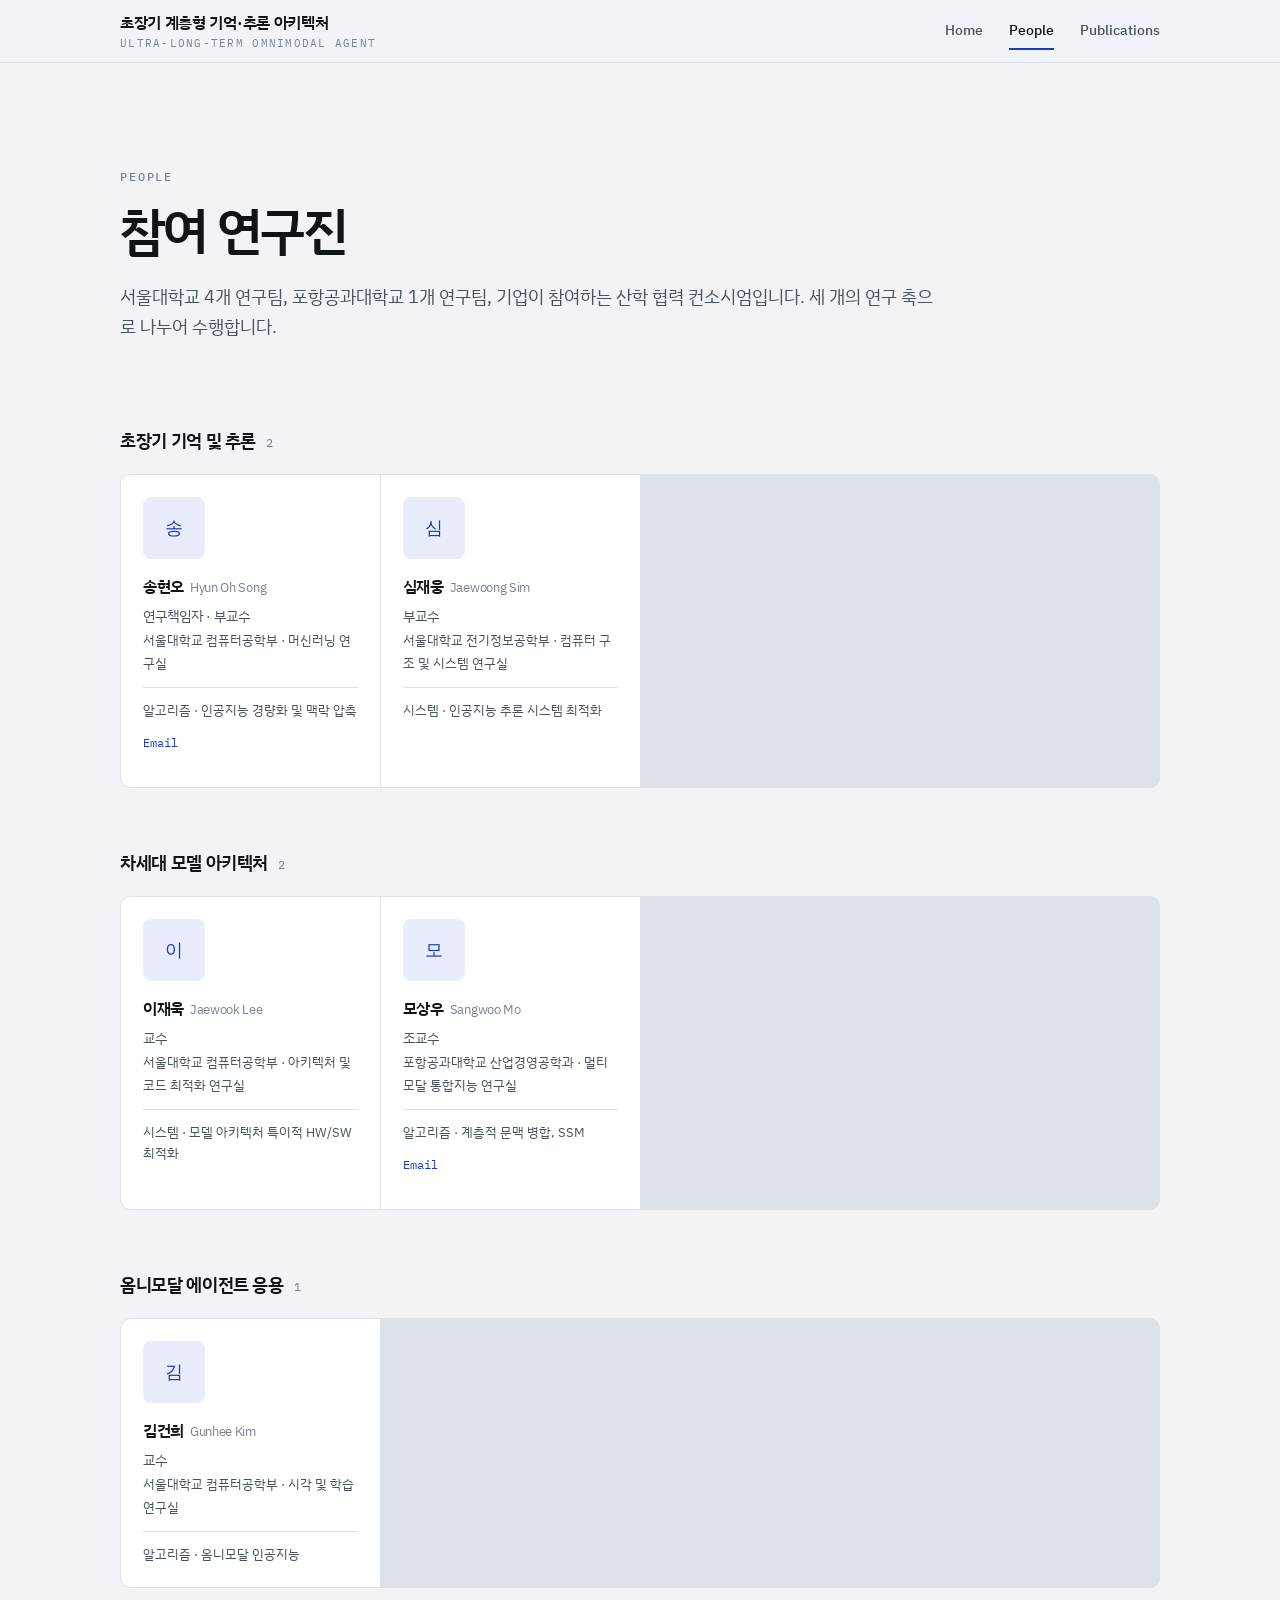
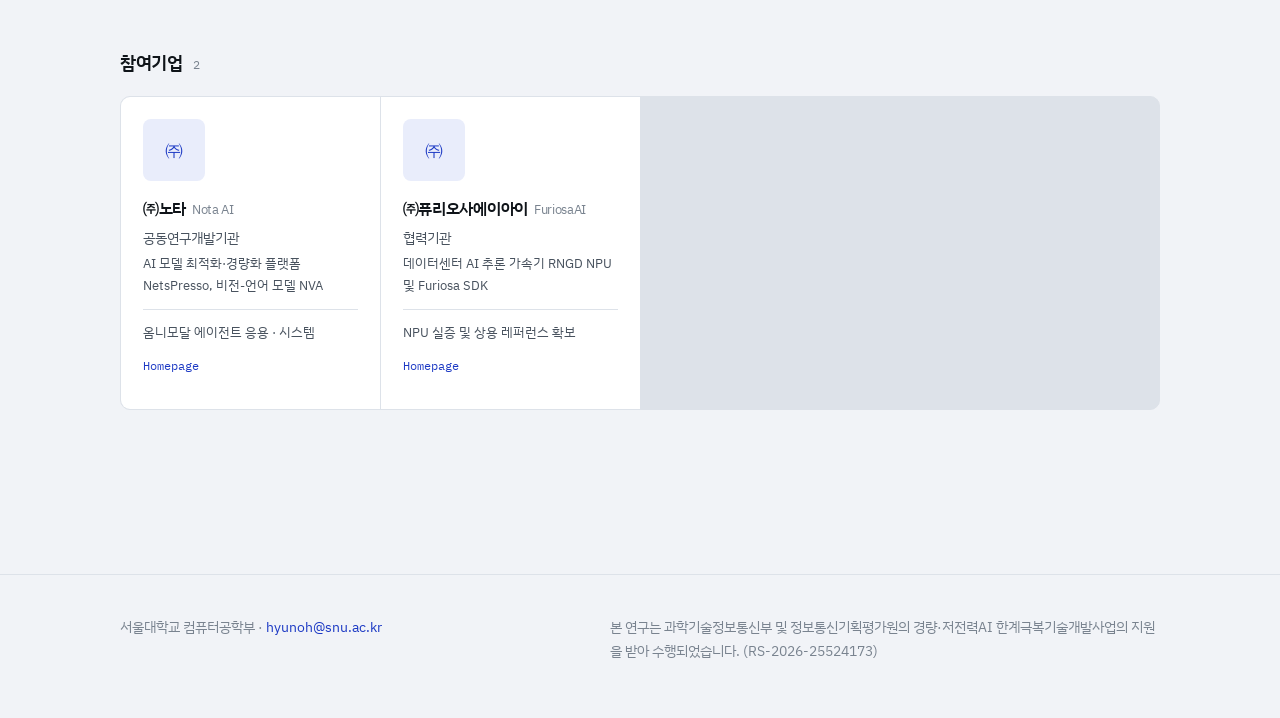
==== people.html @ 4f31f0db "Add files via upload" ====
<!DOCTYPE html>
<html lang="ko">
<head>
<meta charset="utf-8">
<meta name="viewport" content="width=device-width, initial-scale=1">
<title>People | 초장기 계층형 기억·추론 아키텍처</title>
<meta name="description" content="서울대학교·포항공과대학교·㈜노타·㈜퓨리오사에이아이가 참여하는 연구진 소개. 초장기 기억 및 추론, 차세대 모델 아키텍처, 옴니모달 에이전트 응용 3개 축으로 구성됩니다.">
<link rel="preconnect" href="https://fonts.googleapis.com">
<link rel="preconnect" href="https://fonts.gstatic.com" crossorigin>
<link href="https://fonts.googleapis.com/css2?family=IBM+Plex+Mono:wght@400;500&family=IBM+Plex+Sans+KR:wght@300;400;500;600&display=swap" rel="stylesheet">
<link rel="stylesheet" href="assets/style.css">
</head>
<body>

<a class="skip" href="#main">본문 바로가기</a>

<header class="site-header">
  <div class="wrap">
    <a class="brand" href="index.html">
      초장기 계층형 기억·추론 아키텍처
      <span>Ultra-Long-Term Omnimodal Agent</span>
    </a>
    <nav class="nav">
      <a href="index.html">Home</a>
      <a href="people.html" aria-current="page">People</a>
      <a href="publications.html">Publications</a>
    </nav>
  </div>
</header>

<main id="main">
  <section class="hero" style="padding-bottom:0">
    <div class="wrap">
      <p class="label">People</p>
      <h1>참여 연구진</h1>
      <p class="lede">서울대학교 4개 연구팀, 포항공과대학교 1개 연구팀, 기업이 참여하는 산학 협력 컨소시엄입니다. 세 개의 연구 축으로 나누어 수행합니다.</p>
    </div>
  </section>

  <section class="section" style="border-top:0">
    <div class="wrap">
      <!-- 아래 영역은 assets/data.js 의 PEOPLE 내용으로 자동 생성됩니다 -->
      <div id="people-root"></div>
    </div>
  </section>
</main>

<footer class="site-footer">
  <div class="wrap">
    <p>서울대학교 컴퓨터공학부 · <a href="mailto:hyunoh@snu.ac.kr">hyunoh@snu.ac.kr</a></p>
    <p>본 연구는 과학기술정보통신부 및 정보통신기획평가원의 경량·저전력AI 한계극복기술개발사업의 지원을 받아 수행되었습니다. (RS-2026-25524173)</p>
  </div>
</footer>

<script src="assets/data.js"></script>
<script src="assets/site.js"></script>
</body>
</html>
---- assets/style.css ----
/* =========================================================
   연구과제 웹사이트 스타일시트
   색상이나 여백을 바꾸고 싶으면 아래 :root 값만 고치면 됩니다.
   ========================================================= */

:root {
  --paper:       #F1F3F7;   /* 페이지 배경 */
  --surface:     #FFFFFF;   /* 카드/블록 배경 */
  --ink:         #0F1419;   /* 본문 진한 글자 */
  --ink-2:       #48525E;   /* 보조 글자 */
  --ink-3:       #79838F;   /* 라벨, 캡션 */
  --rule:        #DDE2E9;   /* 실선 */
  --accent:      #1C39C4;   /* 링크, 강조 */
  --accent-wash: #E9EDFB;   /* 강조 배경 */

  --radius: 10px;
  --max:    1120px;
  --gutter: clamp(20px, 5vw, 40px);

  --sans: "IBM Plex Sans KR", "IBM Plex Sans", -apple-system, BlinkMacSystemFont,
          "Segoe UI", "Apple SD Gothic Neo", "Malgun Gothic", sans-serif;
  --mono: "IBM Plex Mono", ui-monospace, SFMono-Regular, Menlo, monospace;
}

*, *::before, *::after { box-sizing: border-box; }

html { -webkit-text-size-adjust: 100%; }

body {
  margin: 0;
  background: var(--paper);
  color: var(--ink);
  font-family: var(--sans);
  font-size: 16px;
  font-weight: 400;
  line-height: 1.7;
  -webkit-font-smoothing: antialiased;
}

a { color: var(--accent); text-decoration: none; }
a:hover { text-decoration: underline; text-underline-offset: 3px; }

:focus-visible {
  outline: 2px solid var(--accent);
  outline-offset: 3px;
  border-radius: 3px;
}

img { max-width: 100%; display: block; }

.wrap {
  max-width: var(--max);
  margin-inline: auto;
  padding-inline: var(--gutter);
}

.skip {
  position: absolute;
  left: -9999px;
  top: 0;
  background: var(--ink);
  color: #fff;
  padding: 10px 16px;
  z-index: 100;
}
.skip:focus { left: 12px; top: 12px; }

/* ---------- 공통: 작은 라벨 (섹션 머리표) ---------- */
.label {
  font-family: var(--mono);
  font-size: 0.72rem;
  font-weight: 500;
  letter-spacing: 0.16em;
  text-transform: uppercase;
  color: var(--ink-3);
  margin: 0 0 14px;
}

/* ---------- 헤더 ---------- */
.site-header {
  position: sticky;
  top: 0;
  z-index: 50;
  background: var(--paper); /* color-mix 미지원 브라우저용 fallback */
  background: color-mix(in srgb, var(--paper) 88%, transparent);
  -webkit-backdrop-filter: saturate(160%) blur(10px);
  backdrop-filter: saturate(160%) blur(10px);
  border-bottom: 1px solid var(--rule);
}

.site-header .wrap {
  display: flex;
  align-items: center;
  justify-content: space-between;
  gap: 20px;
  min-height: 62px;
  flex-wrap: wrap;
}

.brand {
  font-weight: 600;
  font-size: 0.98rem;
  letter-spacing: -0.02em;
  color: var(--ink);
}
.brand:hover { text-decoration: none; }
.brand span {
  display: block;
  font-family: var(--mono);
  font-size: 0.66rem;
  font-weight: 400;
  letter-spacing: 0.12em;
  text-transform: uppercase;
  color: var(--ink-3);
}

.nav { display: flex; gap: 26px; }
.nav a {
  color: var(--ink-2);
  font-size: 0.9rem;
  font-weight: 500;
  padding: 6px 0;
  border-bottom: 2px solid transparent;
}
.nav a:hover { color: var(--ink); text-decoration: none; }
.nav a[aria-current="page"] {
  color: var(--ink);
  border-bottom-color: var(--accent);
}

/* ---------- 홈: 히어로 ---------- */
.hero { padding: clamp(52px, 9vw, 104px) 0 clamp(36px, 5vw, 56px); }

.hero h1 {
  margin: 0 0 22px;
  max-width: 17em;
  font-size: clamp(1.9rem, 4.4vw, 3.2rem);
  font-weight: 600;
  line-height: 1.14;
  letter-spacing: -0.035em;
}

.hero .lede {
  max-width: 46em;
  margin: 0;
  font-size: clamp(1rem, 1.6vw, 1.12rem);
  color: var(--ink-2);
}

/* ---------- 과제 개요 표 ---------- */
.spec {
  display: grid;
  grid-template-columns: repeat(auto-fit, minmax(190px, 1fr));
  gap: 1px;
  background: var(--rule);
  border: 1px solid var(--rule);
  border-radius: var(--radius);
  overflow: hidden;
  margin: clamp(32px, 5vw, 52px) 0 0;
}
.spec > div { background: var(--surface); padding: 18px 20px; }
.spec dt {
  font-family: var(--mono);
  font-size: 0.68rem;
  letter-spacing: 0.13em;
  text-transform: uppercase;
  color: var(--ink-3);
  margin: 0 0 6px;
}
.spec dd {
  margin: 0;
  font-size: 0.94rem;
  font-weight: 500;
  line-height: 1.5;
}

/* ---------- 일반 섹션 ---------- */
.section { padding: clamp(48px, 7vw, 84px) 0; border-top: 1px solid var(--rule); }
.section h2 {
  margin: 0 0 28px;
  font-size: clamp(1.35rem, 2.4vw, 1.75rem);
  font-weight: 600;
  letter-spacing: -0.025em;
}
.section p { color: var(--ink-2); max-width: 46em; }

/* ---------- 연구 주제 카드 ---------- */
.topics {
  display: grid;
  grid-template-columns: repeat(auto-fit, minmax(250px, 1fr));
  gap: 1px;
  background: var(--rule);
  border: 1px solid var(--rule);
  border-radius: var(--radius);
  overflow: hidden;
}
.topic { background: var(--surface); padding: 26px 24px 28px; }
.topic h3 {
  margin: 0 0 10px;
  font-size: 1.02rem;
  font-weight: 600;
  letter-spacing: -0.02em;
}
.topic p { margin: 0; font-size: 0.92rem; color: var(--ink-2); line-height: 1.65; }
.topic .tick {
  display: block;
  width: 22px;
  height: 3px;
  background: var(--accent);
  margin-bottom: 18px;
}

/* ---------- 논문 목록 ---------- */
.filters {
  display: flex;
  flex-wrap: wrap;
  gap: 8px;
  margin: 0 0 8px;
}
.filters button {
  font-family: var(--mono);
  font-size: 0.76rem;
  letter-spacing: 0.04em;
  color: var(--ink-2);
  background: var(--surface);
  border: 1px solid var(--rule);
  border-radius: 999px;
  padding: 7px 15px;
  cursor: pointer;
  transition: background 0.15s ease, color 0.15s ease, border-color 0.15s ease;
}
.filters button:hover { border-color: var(--ink-3); }
.filters button[aria-pressed="true"] {
  background: var(--accent);
  border-color: var(--accent);
  color: #fff;
}

.pub-count {
  font-family: var(--mono);
  font-size: 0.78rem;
  color: var(--ink-3);
  margin: 16px 0 0;
}

.pub-group {
  display: grid;
  grid-template-columns: 108px minmax(0, 1fr);
  gap: 0 28px;
  border-top: 1px solid var(--rule);
  padding-top: 26px;
  margin-top: 26px;
}

.pub-year {
  position: sticky;
  top: 88px;
  align-self: start;
  font-family: var(--mono);
  font-size: 1.85rem;
  font-weight: 500;
  letter-spacing: -0.02em;
  line-height: 1;
  color: var(--ink);
}
.pub-year small {
  display: block;
  font-size: 0.68rem;
  font-weight: 400;
  letter-spacing: 0.1em;
  color: var(--ink-3);
  margin-top: 8px;
}

.pub-list { list-style: none; margin: 0; padding: 0; }
.pub { padding: 0 0 22px; }
.pub + .pub { border-top: 1px solid var(--rule); padding-top: 22px; }

.pub-title {
  margin: 0 0 6px;
  font-size: 1.02rem;
  font-weight: 600;
  line-height: 1.45;
  letter-spacing: -0.015em;
}
.pub-authors {
  margin: 0 0 10px;
  font-size: 0.9rem;
  color: var(--ink-2);
  line-height: 1.6;
}
.pub-authors strong { color: var(--ink); font-weight: 600; }

.pub-meta {
  display: flex;
  flex-wrap: wrap;
  align-items: center;
  gap: 8px 14px;
  font-family: var(--mono);
  font-size: 0.76rem;
  color: var(--ink-3);
}
.chip {
  border: 1px solid var(--rule);
  background: var(--surface);
  border-radius: 5px;
  padding: 3px 9px;
  color: var(--ink-2);
  white-space: nowrap;
}
.chip.is-note { background: var(--accent-wash); border-color: var(--accent-wash); color: var(--accent); }
.pub-meta a { font-weight: 500; }

/* ---------- 구성원 ---------- */
.people-block + .people-block { margin-top: clamp(40px, 5vw, 60px); }
.people-block h2 {
  margin: 0 0 18px;
  font-size: 1.1rem;
  font-weight: 600;
  letter-spacing: -0.02em;
}
.people-block h2 em {
  font-family: var(--mono);
  font-style: normal;
  font-size: 0.78rem;
  font-weight: 400;
  color: var(--ink-3);
  margin-left: 10px;
}

.people-grid {
  display: grid;
  grid-template-columns: repeat(auto-fill, minmax(238px, 1fr));
  gap: 1px;
  background: var(--rule);
  border: 1px solid var(--rule);
  border-radius: var(--radius);
  overflow: hidden;
}
.person { background: var(--surface); padding: 22px; }

.avatar {
  width: 62px;
  height: 62px;
  border-radius: 8px;
  object-fit: cover;
  background: var(--accent-wash);
  margin-bottom: 14px;
}
.avatar-fallback {
  display: flex;
  align-items: center;
  justify-content: center;
  font-family: var(--mono);
  font-size: 1.15rem;
  font-weight: 500;
  color: var(--accent);
  letter-spacing: 0.02em;
}

.person-name { margin: 0; font-size: 1rem; font-weight: 600; letter-spacing: -0.02em; }
.person-name em {
  font-style: normal;
  font-weight: 400;
  font-size: 0.82rem;
  color: var(--ink-3);
  margin-left: 6px;
}
.person-role { margin: 4px 0 0; font-size: 0.86rem; color: var(--ink-2); }
.person-affil { margin: 2px 0 0; font-size: 0.84rem; color: var(--ink-3); }
.person-interest {
  margin: 12px 0 0;
  font-size: 0.83rem;
  color: var(--ink-2);
  line-height: 1.6;
  padding-top: 12px;
  border-top: 1px solid var(--rule);
}
.person-links {
  display: flex;
  flex-wrap: wrap;
  gap: 12px;
  margin-top: 12px;
  font-family: var(--mono);
  font-size: 0.73rem;
}

/* ---------- 푸터 ---------- */
.site-footer {
  border-top: 1px solid var(--rule);
  padding: 40px 0 56px;
  margin-top: clamp(48px, 7vw, 80px);
  font-size: 0.86rem;
  color: var(--ink-3);
}
.site-footer .wrap {
  display: flex;
  flex-wrap: wrap;
  gap: 16px 40px;
  justify-content: space-between;
}
.site-footer p { margin: 0; max-width: 40em; }

/* ---------- 데이터 없을 때 ---------- */
.empty {
  background: var(--surface);
  border: 1px dashed var(--rule);
  border-radius: var(--radius);
  padding: 28px;
  color: var(--ink-3);
  font-size: 0.92rem;
}

/* ---------- 성과 진행 현황 (Home) ---------- */
.ledger {
  display: grid;
  grid-template-columns: repeat(auto-fit, minmax(240px, 1fr));
  gap: 1px;
  background: var(--rule);
  border: 1px solid var(--rule);
  border-radius: var(--radius);
  overflow: hidden;
  margin: 0;
}
.metric { background: var(--surface); padding: 22px 22px 24px; }
.metric dt {
  font-family: var(--mono);
  font-size: 0.68rem;
  letter-spacing: 0.13em;
  text-transform: uppercase;
  color: var(--ink-3);
  margin: 0 0 14px;
}
.metric dd { margin: 0; }
.metric .num {
  font-family: var(--mono);
  font-size: 2rem;
  font-weight: 500;
  letter-spacing: -0.03em;
  line-height: 1;
  color: var(--ink);
}
.metric .goal { font-family: var(--mono); font-size: 0.92rem; color: var(--ink-3); margin-left: 7px; }
.bar {
  display: block;
  height: 4px;
  background: var(--rule);
  border-radius: 2px;
  margin-top: 16px;
  overflow: hidden;
}
.bar > span { display: block; height: 100%; background: var(--accent); border-radius: 2px; }
.metric .cap { display: block; font-size: 0.78rem; color: var(--ink-3); margin-top: 11px; line-height: 1.55; }

/* ---------- 세미나 ---------- */
.seminars { list-style: none; margin: 0; padding: 0; }
.seminar {
  display: grid;
  grid-template-columns: 120px minmax(0, 1fr);
  gap: 0 24px;
  padding: 16px 0;
  border-top: 1px solid var(--rule);
}
.seminar:last-child { border-bottom: 1px solid var(--rule); }
.seminar time { font-family: var(--mono); font-size: 0.82rem; color: var(--ink-3); }
.seminar-title { margin: 0; font-size: 0.98rem; font-weight: 500; line-height: 1.5; }
.seminar-sub { margin: 4px 0 0; font-size: 0.85rem; color: var(--ink-3); }

/* ---------- 지표 반영 표시 ---------- */
.chip.is-top {
  background: var(--accent);
  border-color: var(--accent);
  color: #fff;
}

/* ---------- 모바일 ---------- */
@media (max-width: 640px) {
  .pub-group { grid-template-columns: 1fr; gap: 14px; padding-top: 22px; margin-top: 22px; }
  .seminar { grid-template-columns: 1fr; gap: 6px; }
  .pub-year { position: static; font-size: 1.4rem; }
  .pub-year small { display: inline; margin-left: 10px; }
  .nav { gap: 18px; }
  .site-header .wrap { min-height: 56px; padding-block: 10px; }
}

/* ---------- 등장 효과 ---------- */
@media (prefers-reduced-motion: no-preference) {
  .hero h1, .hero .lede, .hero .label {
    animation: rise 0.6s cubic-bezier(0.2, 0.7, 0.3, 1) both;
  }
  .hero .lede { animation-delay: 0.07s; }
  @keyframes rise {
    from { opacity: 0; transform: translateY(10px); }
    to   { opacity: 1; transform: none; }
  }
}
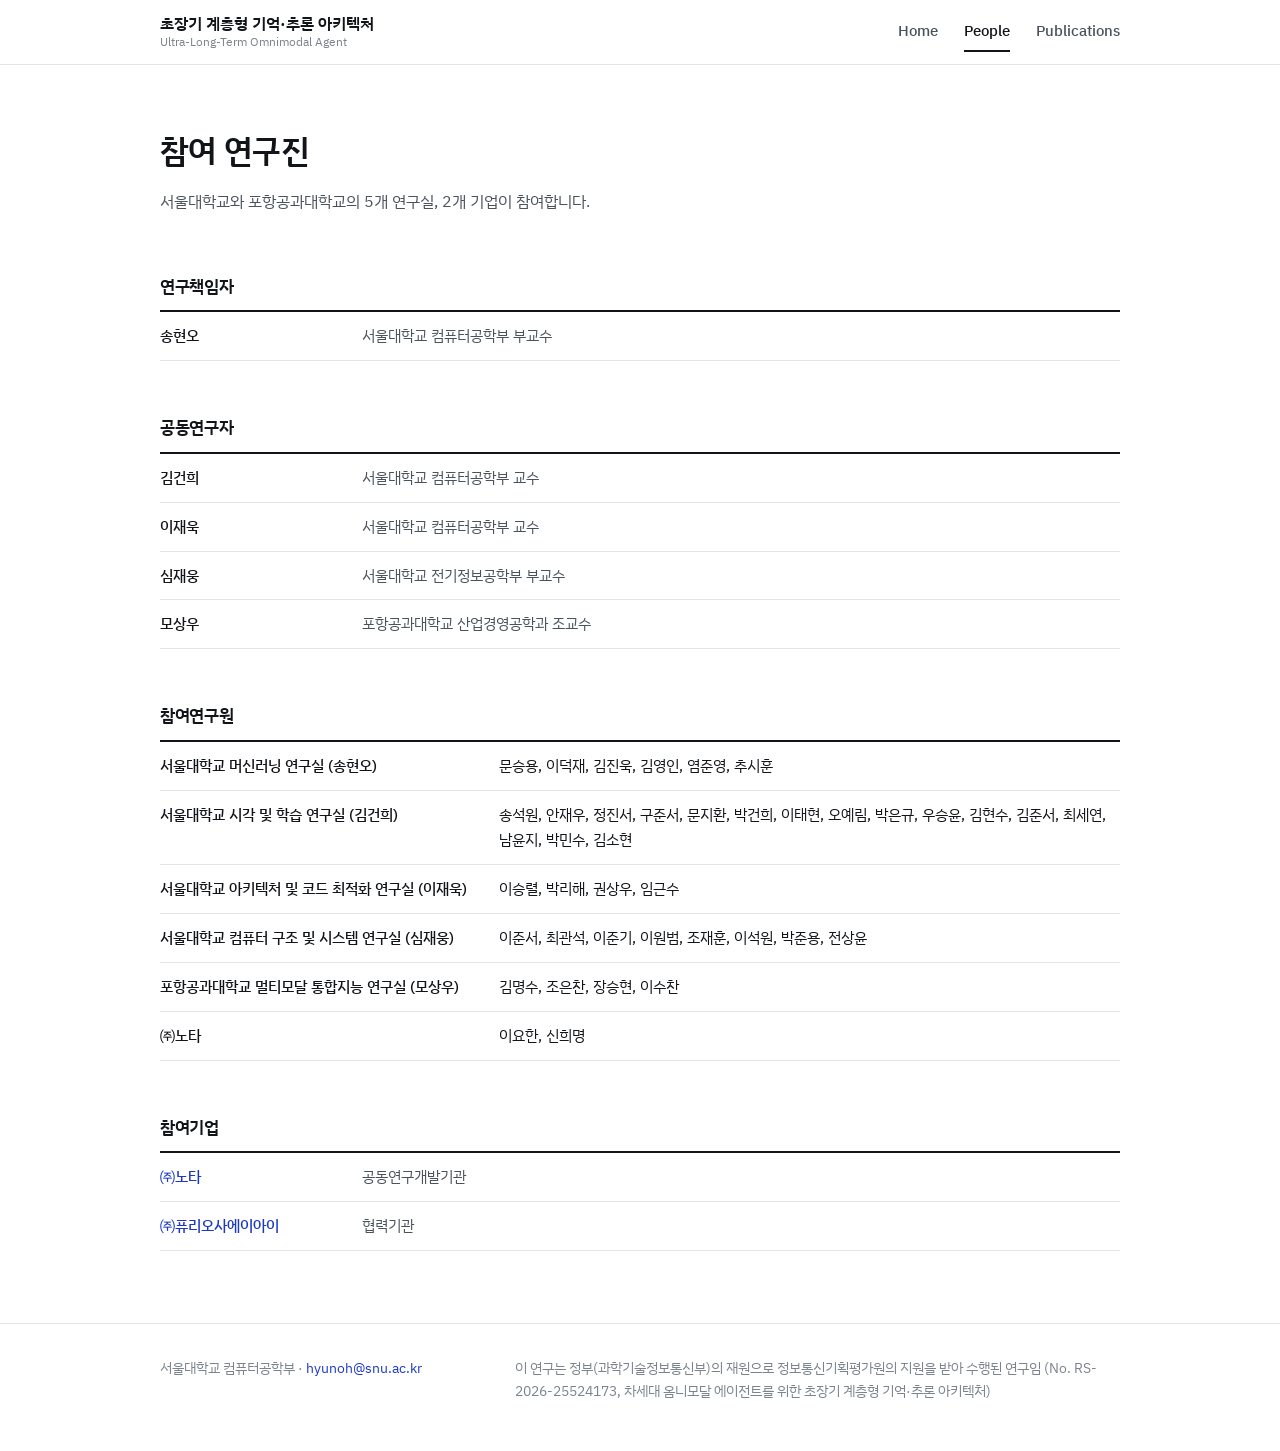
==== commit 466bfda9: "page reconstruction" ====
--- a/people.html
+++ b/people.html
@@ -4,7 +4,7 @@
 <meta charset="utf-8">
 <meta name="viewport" content="width=device-width, initial-scale=1">
 <title>People | 초장기 계층형 기억·추론 아키텍처</title>
-<meta name="description" content="서울대학교·포항공과대학교·㈜노타·㈜퓨리오사에이아이가 참여하는 연구진 소개. 초장기 기억 및 추론, 차세대 모델 아키텍처, 옴니모달 에이전트 응용 3개 축으로 구성됩니다.">
+<meta name="description" content="초장기 계층형 기억·추론 아키텍처 과제 참여 연구진. 서울대학교, 포항공과대학교, ㈜노타, ㈜퓨리오사에이아이.">
 <link rel="preconnect" href="https://fonts.googleapis.com">
 <link rel="preconnect" href="https://fonts.gstatic.com" crossorigin>
 <link href="https://fonts.googleapis.com/css2?family=IBM+Plex+Mono:wght@400;500&family=IBM+Plex+Sans+KR:wght@300;400;500;600&display=swap" rel="stylesheet">
@@ -29,15 +29,14 @@
 </header>
 
 <main id="main">
-  <section class="hero" style="padding-bottom:0">
+  <section class="hero">
     <div class="wrap">
-      <p class="label">People</p>
       <h1>참여 연구진</h1>
-      <p class="lede">서울대학교 4개 연구팀, 포항공과대학교 1개 연구팀, 기업이 참여하는 산학 협력 컨소시엄입니다. 세 개의 연구 축으로 나누어 수행합니다.</p>
+      <p class="lede">서울대학교와 포항공과대학교의 5개 연구실, 2개 기업이 참여합니다.</p>
     </div>
   </section>
 
-  <section class="section" style="border-top:0">
+  <section class="section">
     <div class="wrap">
       <!-- 아래 영역은 assets/data.js 의 PEOPLE 내용으로 자동 생성됩니다 -->
       <div id="people-root"></div>
@@ -48,7 +47,7 @@
 <footer class="site-footer">
   <div class="wrap">
     <p>서울대학교 컴퓨터공학부 · <a href="mailto:hyunoh@snu.ac.kr">hyunoh@snu.ac.kr</a></p>
-    <p>본 연구는 과학기술정보통신부 및 정보통신기획평가원의 경량·저전력AI 한계극복기술개발사업의 지원을 받아 수행되었습니다. (RS-2026-25524173)</p>
+    <p>이 연구는 정부(과학기술정보통신부)의 재원으로 정보통신기획평가원의 지원을 받아 수행된 연구임 (No. RS-2026-25524173, 차세대 옴니모달 에이전트를 위한 초장기 계층형 기억·추론 아키텍처)</p>
   </div>
 </footer>
 
--- a/assets/style.css
+++ b/assets/style.css
@@ -4,26 +4,21 @@
    ========================================================= */
 
 :root {
-  --paper:       #F1F3F7;   /* 페이지 배경 */
-  --surface:     #FFFFFF;   /* 카드/블록 배경 */
-  --ink:         #0F1419;   /* 본문 진한 글자 */
-  --ink-2:       #48525E;   /* 보조 글자 */
-  --ink-3:       #79838F;   /* 라벨, 캡션 */
-  --rule:        #DDE2E9;   /* 실선 */
-  --accent:      #1C39C4;   /* 링크, 강조 */
-  --accent-wash: #E9EDFB;   /* 강조 배경 */
+  --paper:   #FFFFFF;   /* 페이지 배경 */
+  --ink:     #111418;   /* 본문 글자 */
+  --ink-2:   #4A525C;   /* 보조 글자 */
+  --ink-3:   #7B838D;   /* 캡션 */
+  --rule:    #E1E5EA;   /* 실선 */
+  --accent:  #1C39C4;   /* 링크 */
 
-  --radius: 10px;
-  --max:    1120px;
+  --max:    1040px;
   --gutter: clamp(20px, 5vw, 40px);
 
   --sans: "IBM Plex Sans KR", "IBM Plex Sans", -apple-system, BlinkMacSystemFont,
           "Segoe UI", "Apple SD Gothic Neo", "Malgun Gothic", sans-serif;
-  --mono: "IBM Plex Mono", ui-monospace, SFMono-Regular, Menlo, monospace;
 }
 
 *, *::before, *::after { box-sizing: border-box; }
-
 html { -webkit-text-size-adjust: 100%; }
 
 body {
@@ -32,465 +27,105 @@
   color: var(--ink);
   font-family: var(--sans);
   font-size: 16px;
-  font-weight: 400;
   line-height: 1.7;
   -webkit-font-smoothing: antialiased;
 }
 
 a { color: var(--accent); text-decoration: none; }
 a:hover { text-decoration: underline; text-underline-offset: 3px; }
-
-:focus-visible {
-  outline: 2px solid var(--accent);
-  outline-offset: 3px;
-  border-radius: 3px;
-}
-
+:focus-visible { outline: 2px solid var(--accent); outline-offset: 3px; }
 img { max-width: 100%; display: block; }
 
-.wrap {
-  max-width: var(--max);
-  margin-inline: auto;
-  padding-inline: var(--gutter);
-}
+.wrap { max-width: var(--max); margin-inline: auto; padding-inline: var(--gutter); }
 
-.skip {
-  position: absolute;
-  left: -9999px;
-  top: 0;
-  background: var(--ink);
-  color: #fff;
-  padding: 10px 16px;
-  z-index: 100;
-}
+.skip { position: absolute; left: -9999px; top: 0; background: var(--ink); color: #fff; padding: 10px 16px; z-index: 100; }
 .skip:focus { left: 12px; top: 12px; }
 
-/* ---------- 공통: 작은 라벨 (섹션 머리표) ---------- */
-.label {
-  font-family: var(--mono);
-  font-size: 0.72rem;
-  font-weight: 500;
-  letter-spacing: 0.16em;
-  text-transform: uppercase;
-  color: var(--ink-3);
-  margin: 0 0 14px;
+/* ---------- 헤더 ---------- */
+.site-header { border-bottom: 1px solid var(--rule); }
+.site-header .wrap {
+  display: flex; align-items: center; justify-content: space-between;
+  gap: 20px; min-height: 64px; flex-wrap: wrap;
 }
-
-/* ---------- 헤더 ---------- */
-.site-header {
-  position: sticky;
-  top: 0;
-  z-index: 50;
-  background: var(--paper); /* color-mix 미지원 브라우저용 fallback */
-  background: color-mix(in srgb, var(--paper) 88%, transparent);
-  -webkit-backdrop-filter: saturate(160%) blur(10px);
-  backdrop-filter: saturate(160%) blur(10px);
-  border-bottom: 1px solid var(--rule);
-}
-
-.site-header .wrap {
-  display: flex;
-  align-items: center;
-  justify-content: space-between;
-  gap: 20px;
-  min-height: 62px;
-  flex-wrap: wrap;
-}
-
-.brand {
-  font-weight: 600;
-  font-size: 0.98rem;
-  letter-spacing: -0.02em;
-  color: var(--ink);
-}
+.brand { font-weight: 600; font-size: 1rem; color: var(--ink); line-height: 1.3; }
 .brand:hover { text-decoration: none; }
-.brand span {
-  display: block;
-  font-family: var(--mono);
-  font-size: 0.66rem;
-  font-weight: 400;
-  letter-spacing: 0.12em;
-  text-transform: uppercase;
-  color: var(--ink-3);
-}
+.brand span { display: block; font-size: 0.78rem; font-weight: 400; color: var(--ink-3); }
 
 .nav { display: flex; gap: 26px; }
-.nav a {
-  color: var(--ink-2);
-  font-size: 0.9rem;
-  font-weight: 500;
-  padding: 6px 0;
-  border-bottom: 2px solid transparent;
+.nav a { color: var(--ink-2); font-size: 0.92rem; font-weight: 500; padding: 6px 0; border-bottom: 2px solid transparent; }
+.nav a:hover { color: var(--ink); text-decoration: none; }
+.nav a[aria-current="page"] { color: var(--ink); border-bottom-color: var(--ink); }
+
+/* ---------- 페이지 머리 ---------- */
+.hero { padding: clamp(40px, 6vw, 64px) 0 0; }
+.hero h1 {
+  margin: 0 0 16px;
+  font-size: clamp(1.5rem, 3vw, 2rem);
+  font-weight: 600;
+  line-height: 1.35;
+  letter-spacing: -0.02em;
 }
-.nav a:hover { color: var(--ink); text-decoration: none; }
-.nav a[aria-current="page"] {
-  color: var(--ink);
-  border-bottom-color: var(--accent);
-}
+.hero .lede { max-width: 46em; margin: 0; font-size: 1.02rem; color: var(--ink-2); }
+.figure { margin: 36px 0 0; }
+.figure img { width: 100%; border: 1px solid var(--rule); }
+.figure figcaption { margin-top: 8px; font-size: 0.85rem; color: var(--ink-3); }
 
-/* ---------- 홈: 히어로 ---------- */
-.hero { padding: clamp(52px, 9vw, 104px) 0 clamp(36px, 5vw, 56px); }
+/* ---------- 본문 ---------- */
+.section { padding: clamp(36px, 5vw, 56px) 0 0; }
 
-.hero h1 {
-  margin: 0 0 22px;
-  max-width: 17em;
-  font-size: clamp(1.9rem, 4.4vw, 3.2rem);
-  font-weight: 600;
-  line-height: 1.14;
-  letter-spacing: -0.035em;
-}
-
-.hero .lede {
-  max-width: 46em;
+.block + .block { margin-top: 52px; }
+.block h2 {
   margin: 0;
-  font-size: clamp(1rem, 1.6vw, 1.12rem);
-  color: var(--ink-2);
-}
-
-/* ---------- 과제 개요 표 ---------- */
-.spec {
-  display: grid;
-  grid-template-columns: repeat(auto-fit, minmax(190px, 1fr));
-  gap: 1px;
-  background: var(--rule);
-  border: 1px solid var(--rule);
-  border-radius: var(--radius);
-  overflow: hidden;
-  margin: clamp(32px, 5vw, 52px) 0 0;
-}
-.spec > div { background: var(--surface); padding: 18px 20px; }
-.spec dt {
-  font-family: var(--mono);
-  font-size: 0.68rem;
-  letter-spacing: 0.13em;
-  text-transform: uppercase;
-  color: var(--ink-3);
-  margin: 0 0 6px;
-}
-.spec dd {
-  margin: 0;
-  font-size: 0.94rem;
-  font-weight: 500;
-  line-height: 1.5;
-}
-
-/* ---------- 일반 섹션 ---------- */
-.section { padding: clamp(48px, 7vw, 84px) 0; border-top: 1px solid var(--rule); }
-.section h2 {
-  margin: 0 0 28px;
-  font-size: clamp(1.35rem, 2.4vw, 1.75rem);
-  font-weight: 600;
-  letter-spacing: -0.025em;
-}
-.section p { color: var(--ink-2); max-width: 46em; }
-
-/* ---------- 연구 주제 카드 ---------- */
-.topics {
-  display: grid;
-  grid-template-columns: repeat(auto-fit, minmax(250px, 1fr));
-  gap: 1px;
-  background: var(--rule);
-  border: 1px solid var(--rule);
-  border-radius: var(--radius);
-  overflow: hidden;
-}
-.topic { background: var(--surface); padding: 26px 24px 28px; }
-.topic h3 {
-  margin: 0 0 10px;
-  font-size: 1.02rem;
+  padding-bottom: 10px;
+  border-bottom: 2px solid var(--ink);
+  font-size: 1.05rem;
   font-weight: 600;
   letter-spacing: -0.02em;
 }
-.topic p { margin: 0; font-size: 0.92rem; color: var(--ink-2); line-height: 1.65; }
-.topic .tick {
-  display: block;
-  width: 22px;
-  height: 3px;
-  background: var(--accent);
-  margin-bottom: 18px;
+.block .more { margin: 16px 0 0; font-size: 0.92rem; }
+
+/* 항목 행: 왼쪽 제목(dt), 오른쪽 내용(dd) */
+.kv { margin: 0; }
+.kv > div {
+  display: grid;
+  grid-template-columns: 12em minmax(0, 1fr);
+  gap: 0 20px;
+  padding: 11px 0;
+  border-bottom: 1px solid var(--rule);
+  font-size: 0.95rem;
+  line-height: 1.7;
 }
+.kv dt { margin: 0; font-weight: 500; }
+.kv dd { margin: 0; color: var(--ink-2); }
+.kv.wide > div { grid-template-columns: 21em minmax(0, 1fr); }
+.kv.wide dd { color: var(--ink); }
+.kv .sub { color: var(--ink-3); font-size: 0.88rem; }
 
-/* ---------- 논문 목록 ---------- */
-.filters {
-  display: flex;
-  flex-wrap: wrap;
-  gap: 8px;
-  margin: 0 0 8px;
-}
-.filters button {
-  font-family: var(--mono);
-  font-size: 0.76rem;
-  letter-spacing: 0.04em;
-  color: var(--ink-2);
-  background: var(--surface);
-  border: 1px solid var(--rule);
-  border-radius: 999px;
-  padding: 7px 15px;
-  cursor: pointer;
-  transition: background 0.15s ease, color 0.15s ease, border-color 0.15s ease;
-}
-.filters button:hover { border-color: var(--ink-3); }
-.filters button[aria-pressed="true"] {
-  background: var(--accent);
-  border-color: var(--accent);
-  color: #fff;
-}
-
-.pub-count {
-  font-family: var(--mono);
-  font-size: 0.78rem;
-  color: var(--ink-3);
-  margin: 16px 0 0;
-}
-
-.pub-group {
-  display: grid;
-  grid-template-columns: 108px minmax(0, 1fr);
-  gap: 0 28px;
-  border-top: 1px solid var(--rule);
-  padding-top: 26px;
-  margin-top: 26px;
-}
-
-.pub-year {
-  position: sticky;
-  top: 88px;
-  align-self: start;
-  font-family: var(--mono);
-  font-size: 1.85rem;
-  font-weight: 500;
-  letter-spacing: -0.02em;
-  line-height: 1;
-  color: var(--ink);
-}
-.pub-year small {
-  display: block;
-  font-size: 0.68rem;
-  font-weight: 400;
-  letter-spacing: 0.1em;
-  color: var(--ink-3);
-  margin-top: 8px;
-}
-
+/* ---------- 성과 목록 ---------- */
 .pub-list { list-style: none; margin: 0; padding: 0; }
-.pub { padding: 0 0 22px; }
-.pub + .pub { border-top: 1px solid var(--rule); padding-top: 22px; }
-
-.pub-title {
-  margin: 0 0 6px;
-  font-size: 1.02rem;
-  font-weight: 600;
-  line-height: 1.45;
-  letter-spacing: -0.015em;
-}
-.pub-authors {
-  margin: 0 0 10px;
-  font-size: 0.9rem;
-  color: var(--ink-2);
-  line-height: 1.6;
-}
-.pub-authors strong { color: var(--ink); font-weight: 600; }
-
-.pub-meta {
-  display: flex;
-  flex-wrap: wrap;
-  align-items: center;
-  gap: 8px 14px;
-  font-family: var(--mono);
-  font-size: 0.76rem;
-  color: var(--ink-3);
-}
-.chip {
-  border: 1px solid var(--rule);
-  background: var(--surface);
-  border-radius: 5px;
-  padding: 3px 9px;
-  color: var(--ink-2);
-  white-space: nowrap;
-}
-.chip.is-note { background: var(--accent-wash); border-color: var(--accent-wash); color: var(--accent); }
-.pub-meta a { font-weight: 500; }
-
-/* ---------- 구성원 ---------- */
-.people-block + .people-block { margin-top: clamp(40px, 5vw, 60px); }
-.people-block h2 {
-  margin: 0 0 18px;
-  font-size: 1.1rem;
-  font-weight: 600;
-  letter-spacing: -0.02em;
-}
-.people-block h2 em {
-  font-family: var(--mono);
-  font-style: normal;
-  font-size: 0.78rem;
-  font-weight: 400;
-  color: var(--ink-3);
-  margin-left: 10px;
-}
-
-.people-grid {
-  display: grid;
-  grid-template-columns: repeat(auto-fill, minmax(238px, 1fr));
-  gap: 1px;
-  background: var(--rule);
-  border: 1px solid var(--rule);
-  border-radius: var(--radius);
-  overflow: hidden;
-}
-.person { background: var(--surface); padding: 22px; }
-
-.avatar {
-  width: 62px;
-  height: 62px;
-  border-radius: 8px;
-  object-fit: cover;
-  background: var(--accent-wash);
-  margin-bottom: 14px;
-}
-.avatar-fallback {
-  display: flex;
-  align-items: center;
-  justify-content: center;
-  font-family: var(--mono);
-  font-size: 1.15rem;
-  font-weight: 500;
-  color: var(--accent);
-  letter-spacing: 0.02em;
-}
-
-.person-name { margin: 0; font-size: 1rem; font-weight: 600; letter-spacing: -0.02em; }
-.person-name em {
-  font-style: normal;
-  font-weight: 400;
-  font-size: 0.82rem;
-  color: var(--ink-3);
-  margin-left: 6px;
-}
-.person-role { margin: 4px 0 0; font-size: 0.86rem; color: var(--ink-2); }
-.person-affil { margin: 2px 0 0; font-size: 0.84rem; color: var(--ink-3); }
-.person-interest {
-  margin: 12px 0 0;
-  font-size: 0.83rem;
-  color: var(--ink-2);
-  line-height: 1.6;
-  padding-top: 12px;
-  border-top: 1px solid var(--rule);
-}
-.person-links {
-  display: flex;
-  flex-wrap: wrap;
-  gap: 12px;
-  margin-top: 12px;
-  font-family: var(--mono);
-  font-size: 0.73rem;
-}
+.pub { padding: 18px 0; border-bottom: 1px solid var(--rule); }
+.pub h4 { margin: 0 0 4px; font-size: 1.02rem; font-weight: 600; line-height: 1.45; letter-spacing: -0.015em; }
+.pub p { margin: 0; font-size: 0.92rem; line-height: 1.7; color: var(--ink-2); }
+.pub strong { color: var(--ink); font-weight: 600; }
+.pub-links a { font-weight: 500; }
 
 /* ---------- 푸터 ---------- */
 .site-footer {
   border-top: 1px solid var(--rule);
-  padding: 40px 0 56px;
-  margin-top: clamp(48px, 7vw, 80px);
+  padding: 32px 0 48px;
+  margin-top: clamp(48px, 7vw, 72px);
   font-size: 0.86rem;
   color: var(--ink-3);
 }
-.site-footer .wrap {
-  display: flex;
-  flex-wrap: wrap;
-  gap: 16px 40px;
-  justify-content: space-between;
-}
-.site-footer p { margin: 0; max-width: 40em; }
+.site-footer .wrap { display: flex; flex-wrap: wrap; gap: 12px 40px; justify-content: space-between; }
+.site-footer p { margin: 0; max-width: 44em; }
 
 /* ---------- 데이터 없을 때 ---------- */
-.empty {
-  background: var(--surface);
-  border: 1px dashed var(--rule);
-  border-radius: var(--radius);
-  padding: 28px;
-  color: var(--ink-3);
-  font-size: 0.92rem;
-}
-
-/* ---------- 성과 진행 현황 (Home) ---------- */
-.ledger {
-  display: grid;
-  grid-template-columns: repeat(auto-fit, minmax(240px, 1fr));
-  gap: 1px;
-  background: var(--rule);
-  border: 1px solid var(--rule);
-  border-radius: var(--radius);
-  overflow: hidden;
-  margin: 0;
-}
-.metric { background: var(--surface); padding: 22px 22px 24px; }
-.metric dt {
-  font-family: var(--mono);
-  font-size: 0.68rem;
-  letter-spacing: 0.13em;
-  text-transform: uppercase;
-  color: var(--ink-3);
-  margin: 0 0 14px;
-}
-.metric dd { margin: 0; }
-.metric .num {
-  font-family: var(--mono);
-  font-size: 2rem;
-  font-weight: 500;
-  letter-spacing: -0.03em;
-  line-height: 1;
-  color: var(--ink);
-}
-.metric .goal { font-family: var(--mono); font-size: 0.92rem; color: var(--ink-3); margin-left: 7px; }
-.bar {
-  display: block;
-  height: 4px;
-  background: var(--rule);
-  border-radius: 2px;
-  margin-top: 16px;
-  overflow: hidden;
-}
-.bar > span { display: block; height: 100%; background: var(--accent); border-radius: 2px; }
-.metric .cap { display: block; font-size: 0.78rem; color: var(--ink-3); margin-top: 11px; line-height: 1.55; }
-
-/* ---------- 세미나 ---------- */
-.seminars { list-style: none; margin: 0; padding: 0; }
-.seminar {
-  display: grid;
-  grid-template-columns: 120px minmax(0, 1fr);
-  gap: 0 24px;
-  padding: 16px 0;
-  border-top: 1px solid var(--rule);
-}
-.seminar:last-child { border-bottom: 1px solid var(--rule); }
-.seminar time { font-family: var(--mono); font-size: 0.82rem; color: var(--ink-3); }
-.seminar-title { margin: 0; font-size: 0.98rem; font-weight: 500; line-height: 1.5; }
-.seminar-sub { margin: 4px 0 0; font-size: 0.85rem; color: var(--ink-3); }
-
-/* ---------- 지표 반영 표시 ---------- */
-.chip.is-top {
-  background: var(--accent);
-  border-color: var(--accent);
-  color: #fff;
-}
+.empty { border: 1px dashed var(--rule); padding: 24px; color: var(--ink-3); font-size: 0.92rem; margin-top: 12px; }
 
 /* ---------- 모바일 ---------- */
 @media (max-width: 640px) {
-  .pub-group { grid-template-columns: 1fr; gap: 14px; padding-top: 22px; margin-top: 22px; }
-  .seminar { grid-template-columns: 1fr; gap: 6px; }
-  .pub-year { position: static; font-size: 1.4rem; }
-  .pub-year small { display: inline; margin-left: 10px; }
+  .kv > div, .kv.wide > div { grid-template-columns: 1fr; gap: 2px; }
   .nav { gap: 18px; }
   .site-header .wrap { min-height: 56px; padding-block: 10px; }
 }
-
-/* ---------- 등장 효과 ---------- */
-@media (prefers-reduced-motion: no-preference) {
-  .hero h1, .hero .lede, .hero .label {
-    animation: rise 0.6s cubic-bezier(0.2, 0.7, 0.3, 1) both;
-  }
-  .hero .lede { animation-delay: 0.07s; }
-  @keyframes rise {
-    from { opacity: 0; transform: translateY(10px); }
-    to   { opacity: 1; transform: none; }
-  }
-}
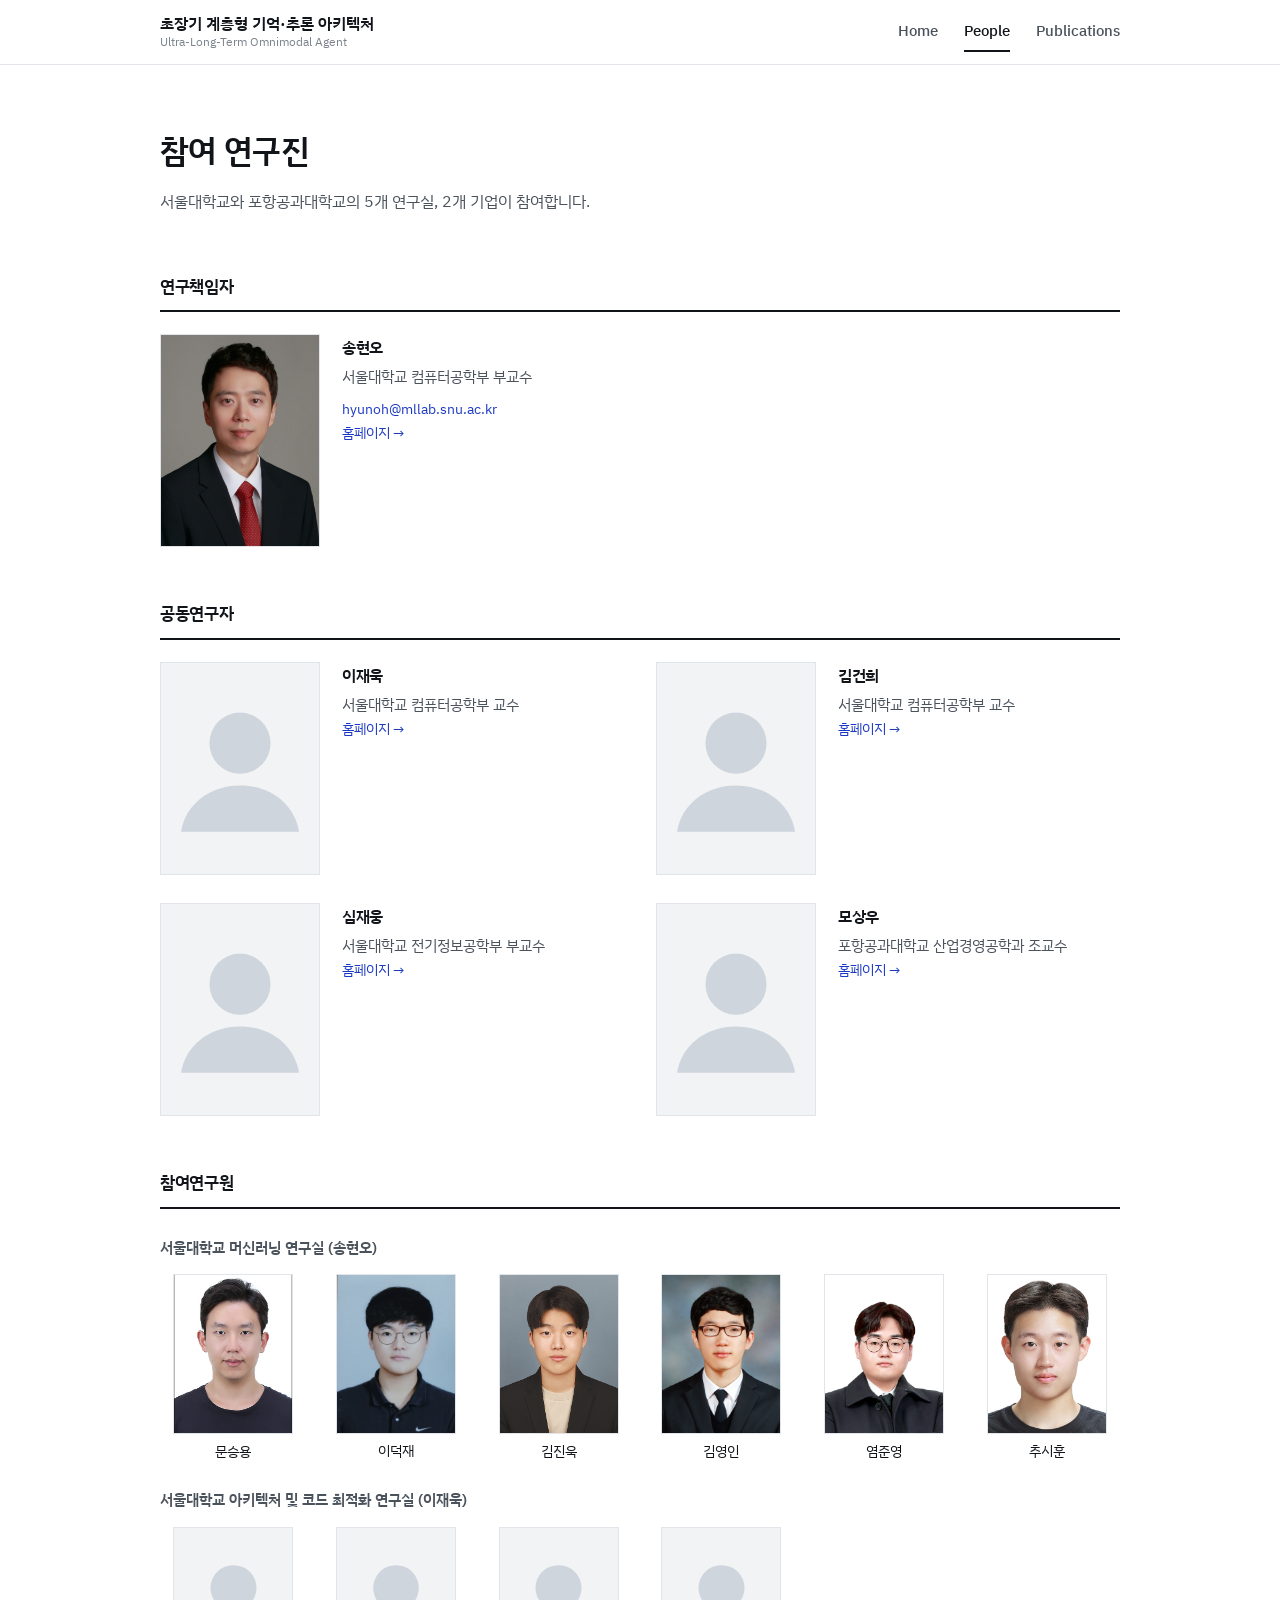
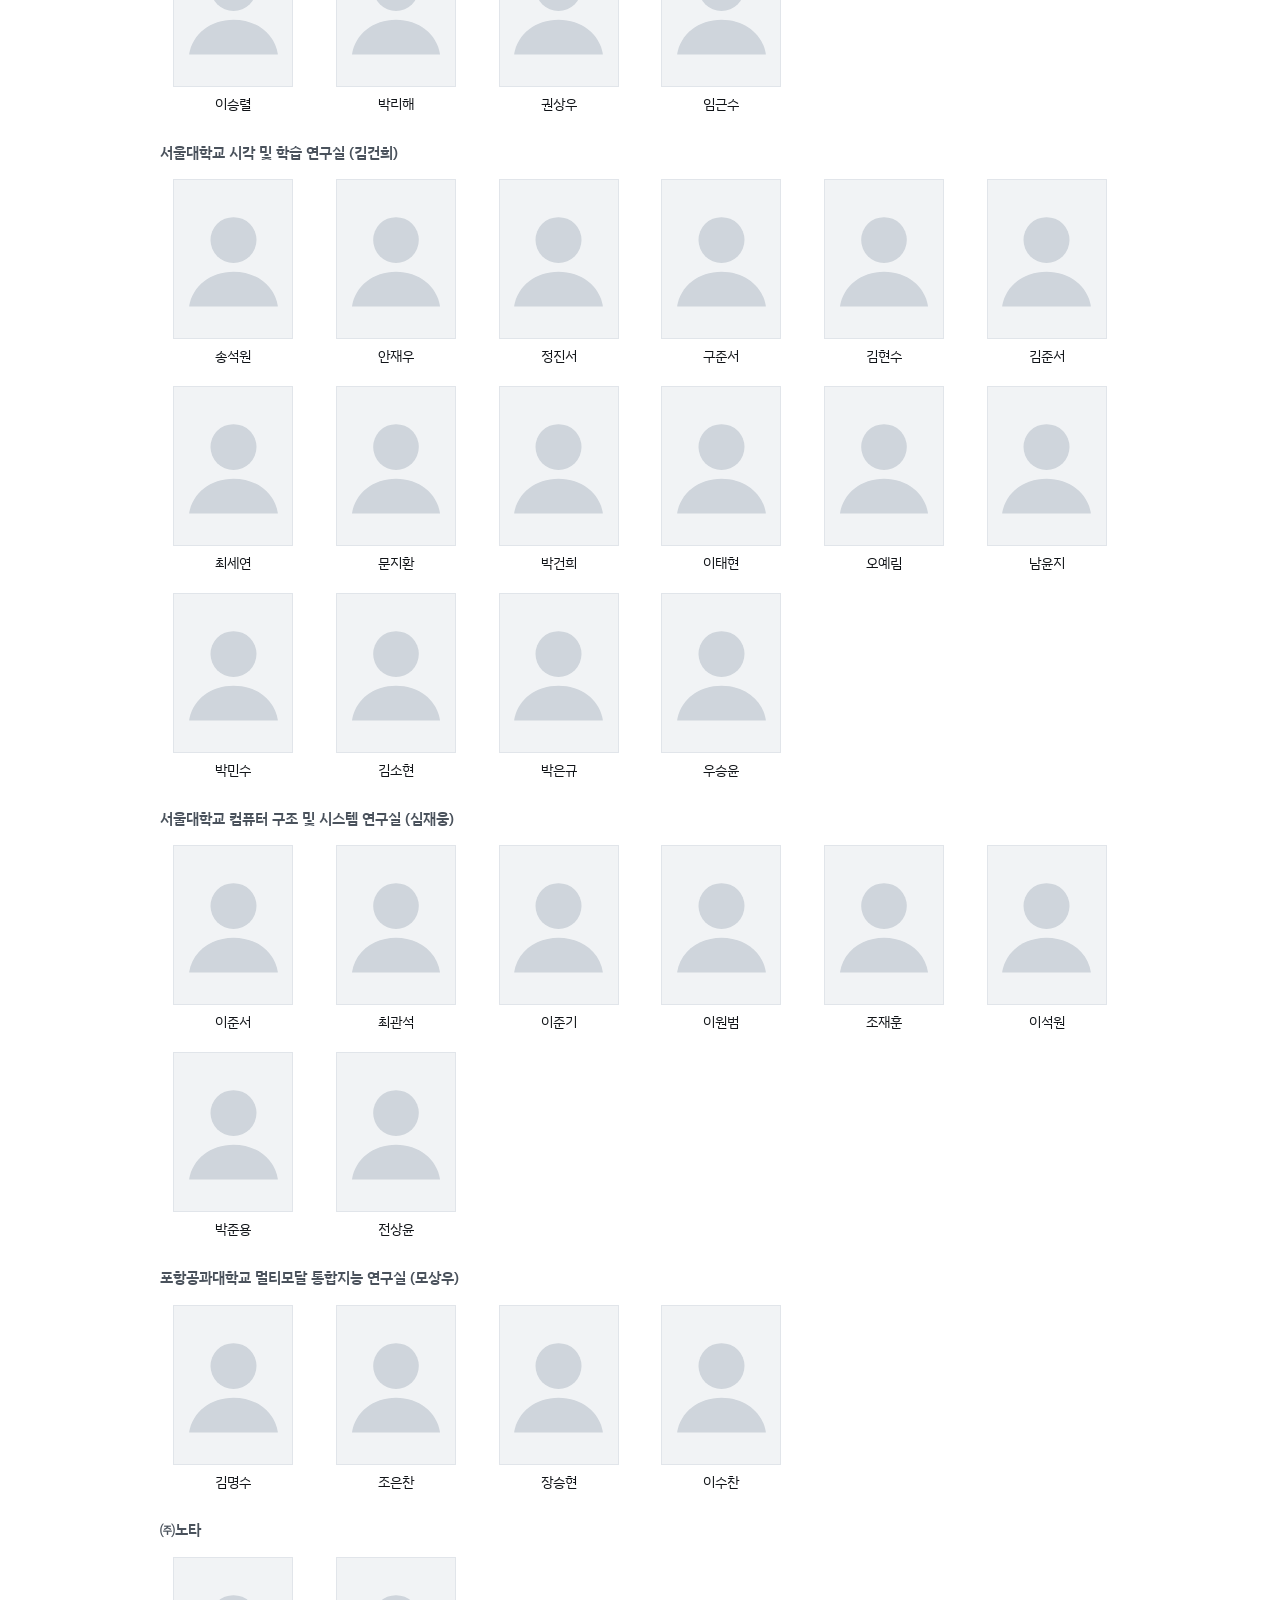
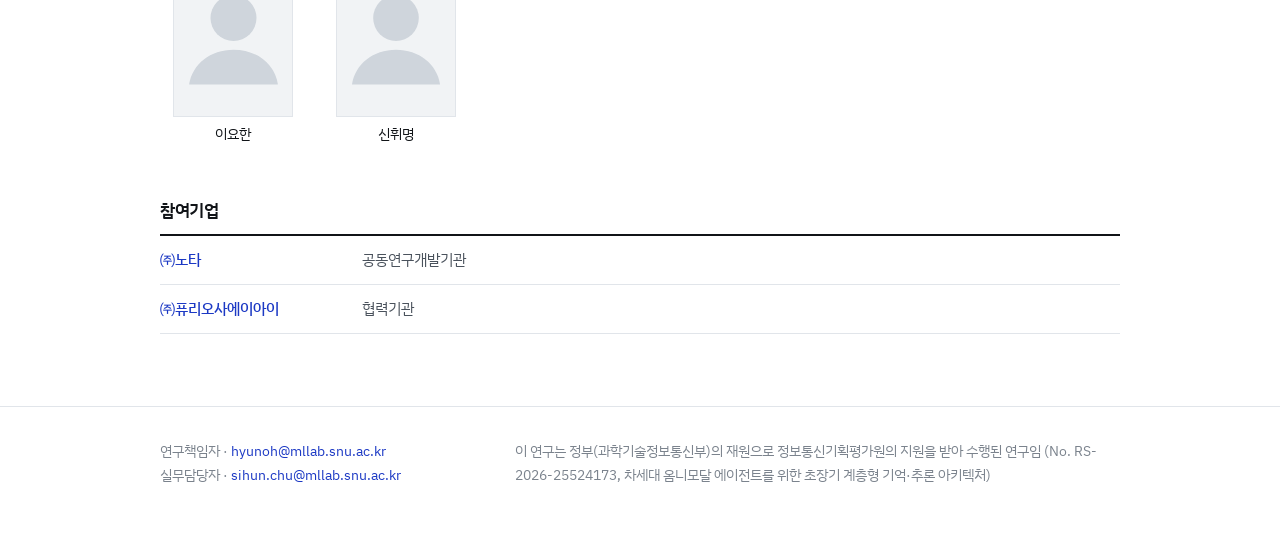
==== commit 12c157a4: "add: images added on people, publications" ====
--- a/people.html
+++ b/people.html
@@ -8,7 +8,7 @@
 <link rel="preconnect" href="https://fonts.googleapis.com">
 <link rel="preconnect" href="https://fonts.gstatic.com" crossorigin>
 <link href="https://fonts.googleapis.com/css2?family=IBM+Plex+Mono:wght@400;500&family=IBM+Plex+Sans+KR:wght@300;400;500;600&display=swap" rel="stylesheet">
-<link rel="stylesheet" href="assets/style.css">
+<link rel="stylesheet" href="assets/style.css?v=20260828d">
 </head>
 <body>
 
@@ -46,12 +46,13 @@
 
 <footer class="site-footer">
   <div class="wrap">
-    <p>서울대학교 컴퓨터공학부 · <a href="mailto:hyunoh@snu.ac.kr">hyunoh@snu.ac.kr</a></p>
+    <p>연구책임자 · <a href="mailto:hyunoh@mllab.snu.ac.kr">hyunoh@mllab.snu.ac.kr</a><br>
+       실무담당자 · <a href="mailto:sihun.chu@mllab.snu.ac.kr">sihun.chu@mllab.snu.ac.kr</a></p>
     <p>이 연구는 정부(과학기술정보통신부)의 재원으로 정보통신기획평가원의 지원을 받아 수행된 연구임 (No. RS-2026-25524173, 차세대 옴니모달 에이전트를 위한 초장기 계층형 기억·추론 아키텍처)</p>
   </div>
 </footer>
 
-<script src="assets/data.js"></script>
-<script src="assets/site.js"></script>
+<script src="assets/data.js?v=20260828d"></script>
+<script src="assets/site.js?v=20260828d"></script>
 </body>
 </html>
--- a/assets/style.css
+++ b/assets/style.css
@@ -101,13 +101,49 @@
 .kv.wide dd { color: var(--ink); }
 .kv .sub { color: var(--ink-3); font-size: 0.88rem; }
 
+/* ---------- 사람 (People) ---------- */
+.portrait {                        /* 사진 공통 — 세로 3:4 로 잘라 맞춥니다 */
+  width: 100%;
+  aspect-ratio: 3 / 4;
+  object-fit: cover;
+  background: #F1F3F5;
+  border: 1px solid var(--rule);
+}
+
+/* 교수진: 사진 왼쪽, 이름·직함·역할·홈페이지 오른쪽 */
+.faculty { display: grid; grid-template-columns: repeat(2, minmax(0, 1fr)); gap: 28px 32px; margin-top: 22px; }   /* 한 줄에 두 분씩 */
+.person { display: flex; gap: 22px; align-items: flex-start; }
+.person .portrait { flex: 0 0 160px; width: 160px; height: 213px; }   /* 교수진 사진 — 모두 같은 크기 */
+.person-body { min-width: 0; }
+.person-body h3 { margin: 0 0 3px; font-size: 1.02rem; font-weight: 600; letter-spacing: -0.02em; }
+.person-body p { margin: 0; font-size: 0.92rem; line-height: 1.6; color: var(--ink-2); }
+.person-body .role { margin-top: 7px; color: var(--ink); }
+.person-body .mail { margin-top: 8px; font-size: 0.9rem; }
+.person-body .home { margin-top: 2px; font-size: 0.88rem; }
+
+/* 참여연구원: 연구실별로 묶어 한 줄에 6명 — 사진은 교수진보다 작게 */
+.lab { margin-top: 26px; }
+.lab h3 { margin: 0 0 14px; font-size: 0.95rem; font-weight: 600; color: var(--ink-2); }
+.member-grid {
+  list-style: none; margin: 0; padding: 0;
+  display: grid; grid-template-columns: repeat(6, minmax(0, 1fr)); gap: 20px 16px;
+}
+.member-grid li { text-align: center; }
+.portrait.small { width: 120px; height: 160px; max-width: 100%; margin-inline: auto; }   /* 참여연구원 사진 */
+.member-name { display: block; margin-top: 7px; font-size: 0.88rem; line-height: 1.4; }
+
 /* ---------- 성과 목록 ---------- */
 .pub-list { list-style: none; margin: 0; padding: 0; }
-.pub { padding: 18px 0; border-bottom: 1px solid var(--rule); }
+.pub { display: flex; align-items: center; gap: 22px; padding: 18px 0; border-bottom: 1px solid var(--rule); }
+.pub-image { flex: 0 0 200px; width: 200px; object-fit: contain; border: 1px solid var(--rule); background: #fff; }
+.pub-body { min-width: 0; }
 .pub h4 { margin: 0 0 4px; font-size: 1.02rem; font-weight: 600; line-height: 1.45; letter-spacing: -0.015em; }
 .pub p { margin: 0; font-size: 0.92rem; line-height: 1.7; color: var(--ink-2); }
 .pub strong { color: var(--ink); font-weight: 600; }
 .pub-links a { font-weight: 500; }
+.pub-links .pending {            /* 링크 준비 중 — 다른 링크와 같은 색, 눌러도 이동하지 않습니다 */
+  font-weight: 500; color: var(--accent); cursor: default;
+}
 
 /* ---------- 푸터 ---------- */
 .site-footer {
@@ -124,8 +160,16 @@
 .empty { border: 1px dashed var(--rule); padding: 24px; color: var(--ink-3); font-size: 0.92rem; margin-top: 12px; }
 
 /* ---------- 모바일 ---------- */
+@media (max-width: 980px) {
+  .faculty { grid-template-columns: 1fr; }          /* 좁은 화면에서는 한 분씩 */
+  .member-grid { grid-template-columns: repeat(4, minmax(0, 1fr)); }
+}
+
 @media (max-width: 640px) {
   .kv > div, .kv.wide > div { grid-template-columns: 1fr; gap: 2px; }
+  .member-grid { grid-template-columns: repeat(3, minmax(0, 1fr)); }
+  .pub { flex-direction: column; align-items: flex-start; gap: 14px; }
+  .pub-image { flex: none; width: 100%; max-width: 260px; }
   .nav { gap: 18px; }
   .site-header .wrap { min-height: 56px; padding-block: 10px; }
 }
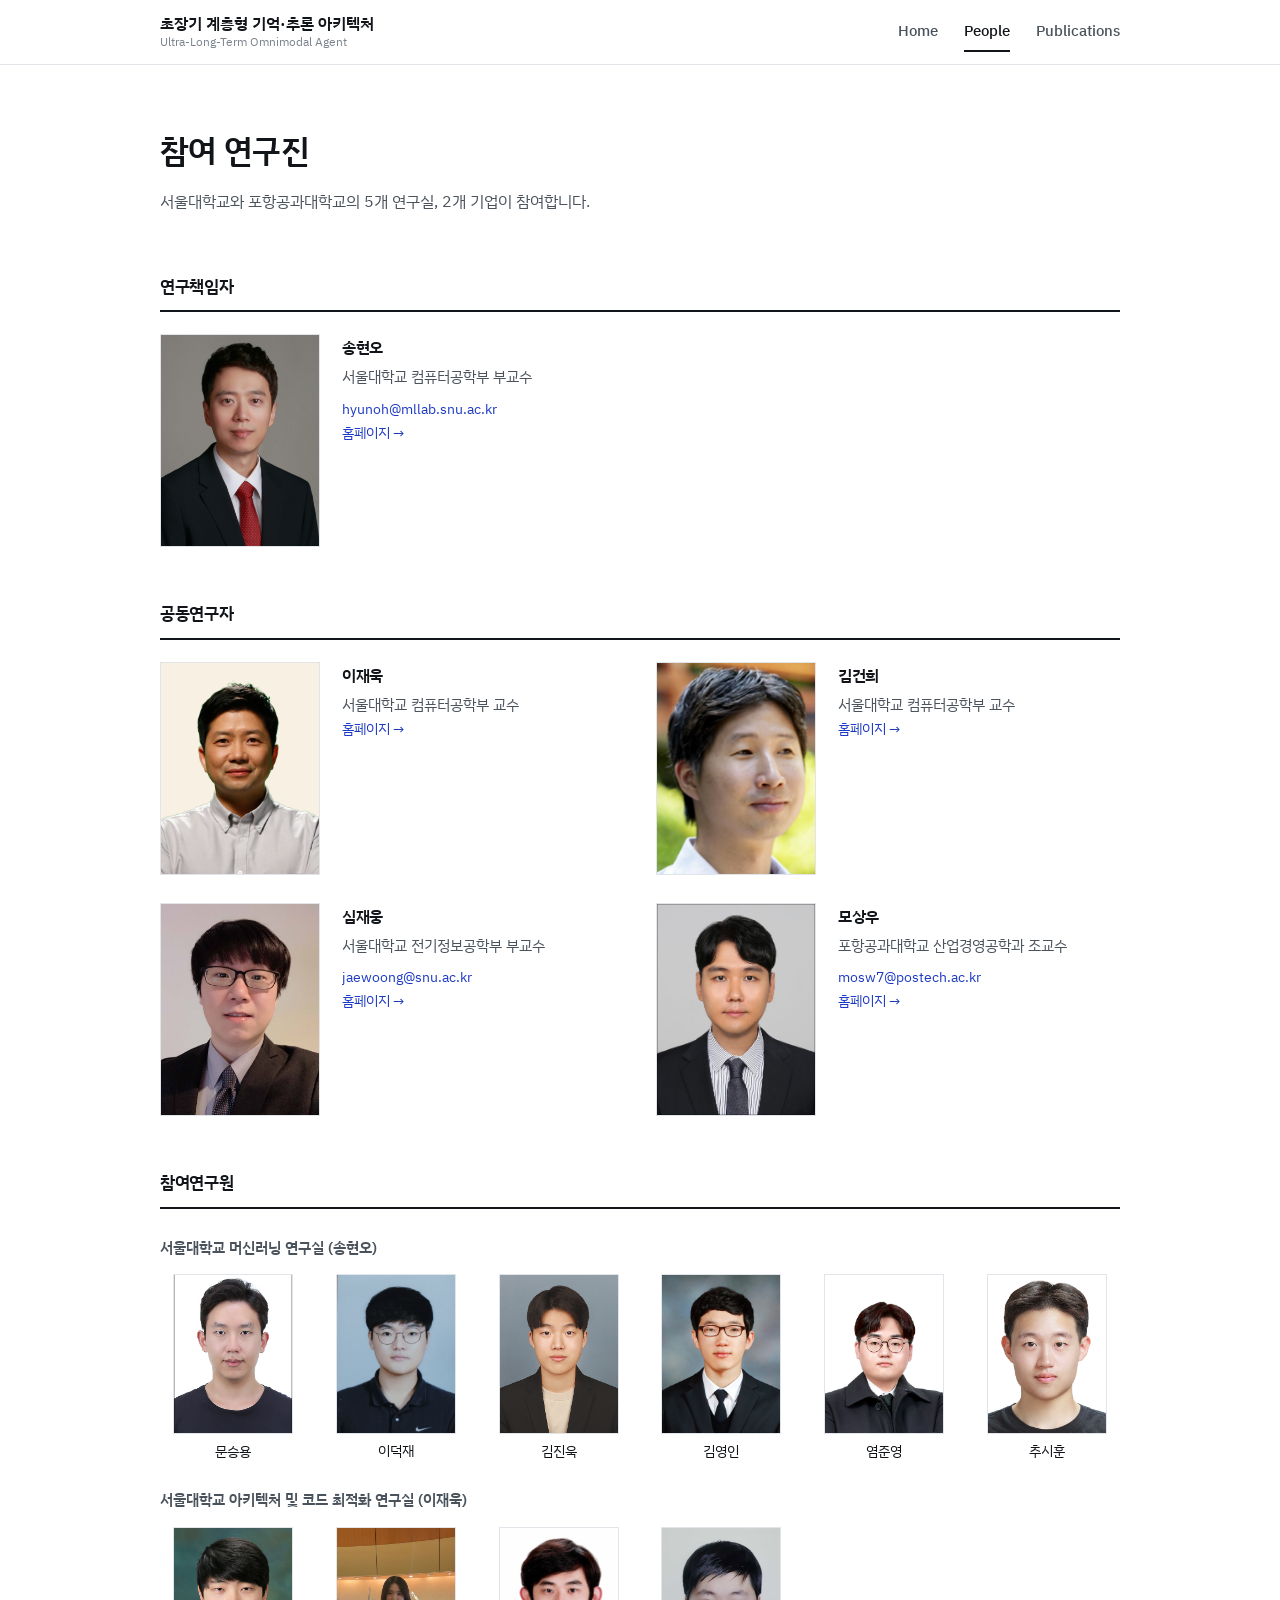
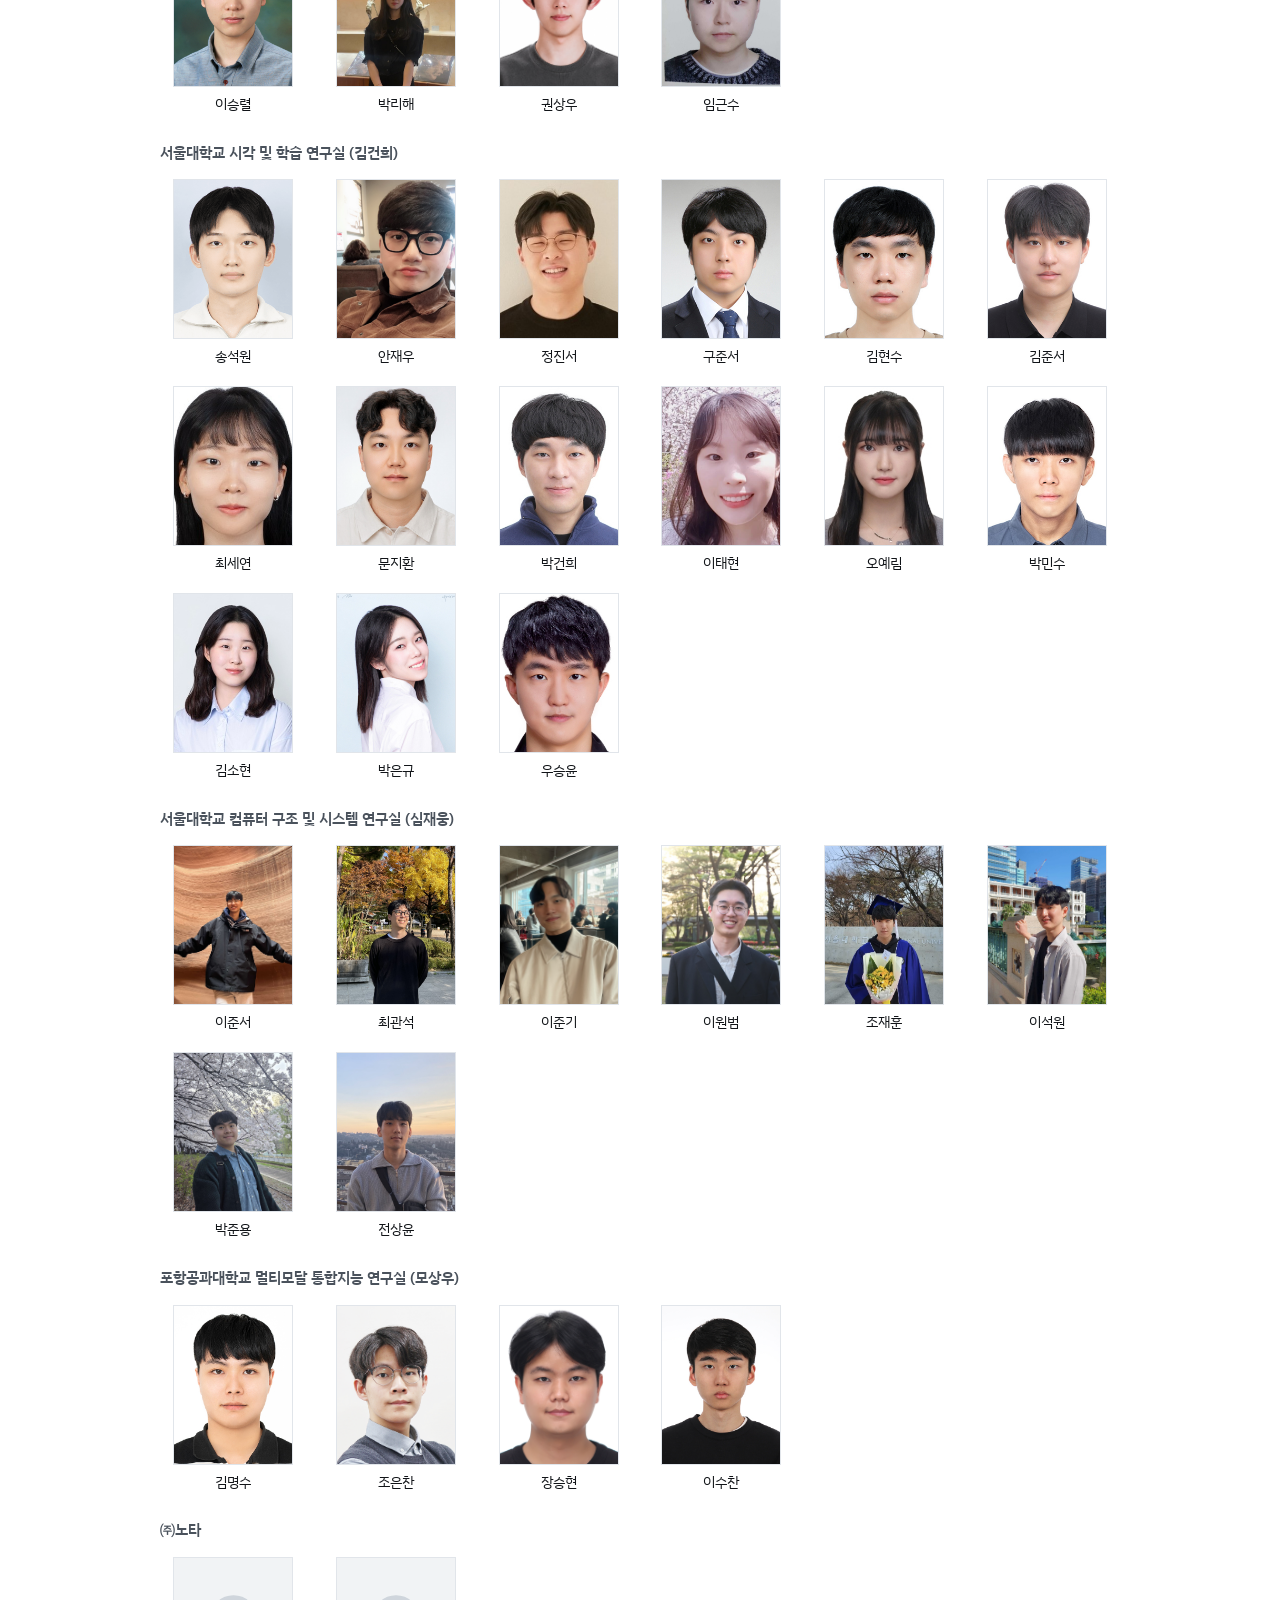
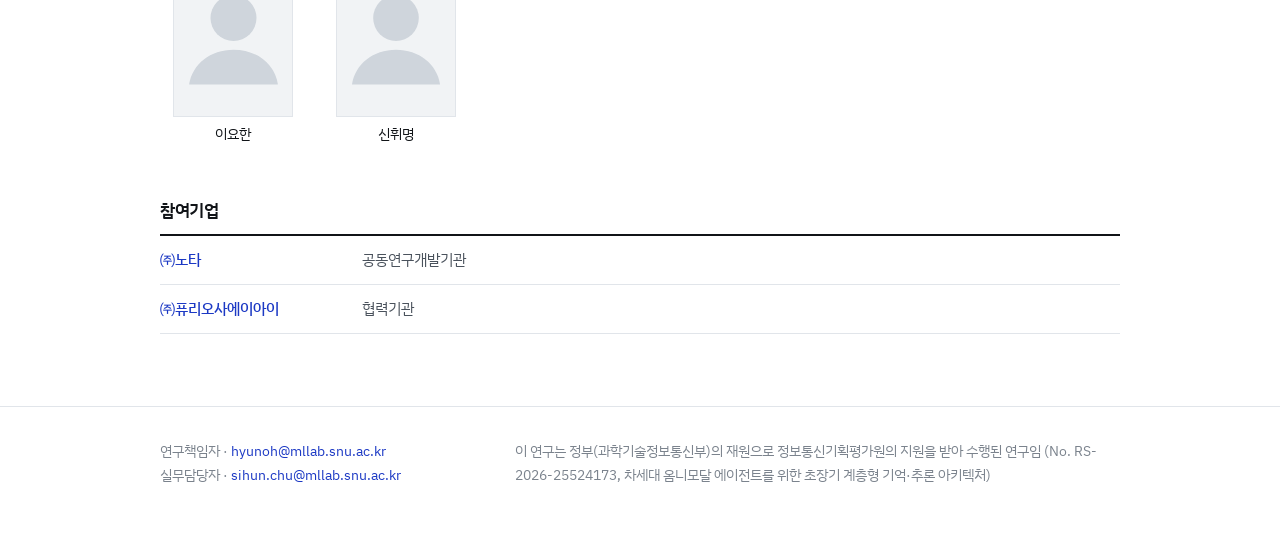
==== commit aeec745c: "Sort publications by date" ====
--- a/people.html
+++ b/people.html
@@ -52,7 +52,7 @@
   </div>
 </footer>
 
-<script src="assets/data.js?v=20260828d"></script>
-<script src="assets/site.js?v=20260828d"></script>
+<script src="assets/data.js?v=20260831a"></script>
+<script src="assets/site.js?v=20260831a"></script>
 </body>
 </html>
